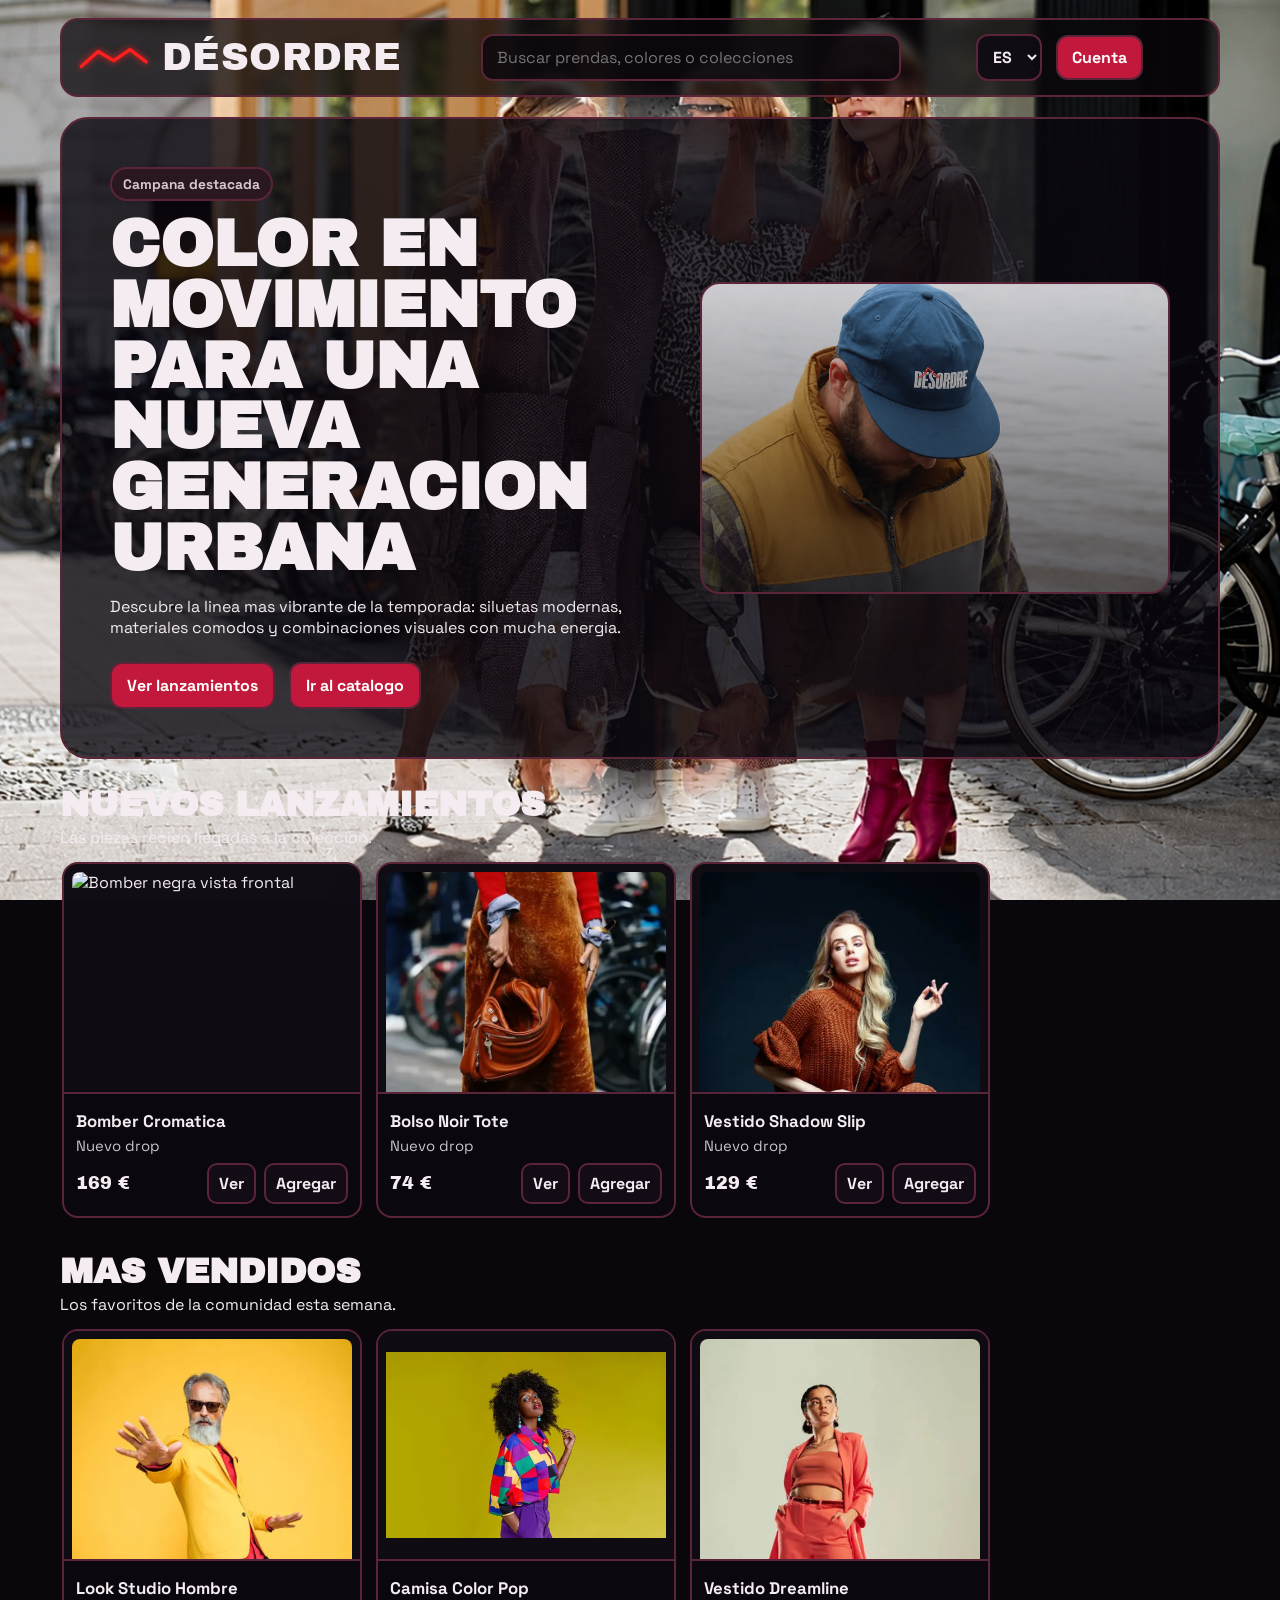
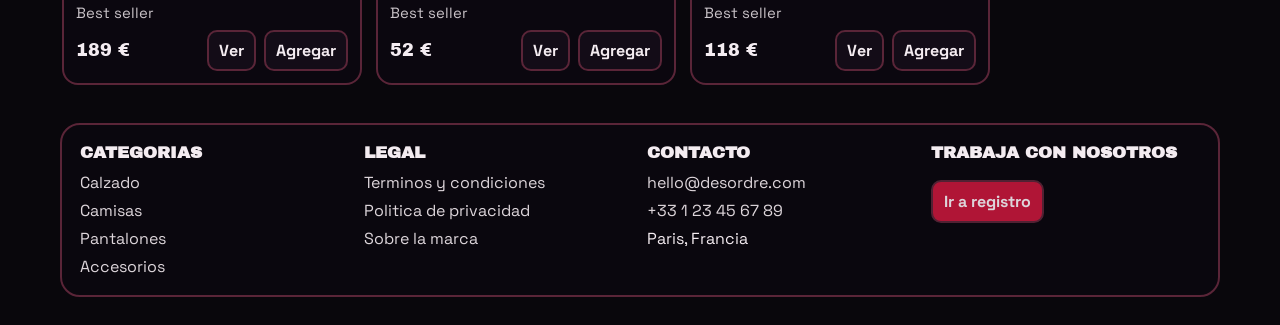
==== index.html @ 0cfcb894 "ropa francesa" ====
<!doctype html>
<html lang="es">
  <head>
    <meta charset="UTF-8" />
    <meta name="viewport" content="width=device-width, initial-scale=1.0" />
    <title>Désordre | Home</title>
    <meta
      name="description"
      content="Home de ecommerce para marca de ropa moderna y visual."
    />
    <link rel="preconnect" href="https://fonts.googleapis.com" />
    <link rel="preconnect" href="https://fonts.gstatic.com" crossorigin />
    <link
      href="https://fonts.googleapis.com/css2?family=Archivo+Black&family=Space+Grotesk:wght@400;500;600;700&display=swap"
      rel="stylesheet"
    />
    <link rel="stylesheet" href="style.css" />
  </head>
  <body>
    <div class="bg-layer" aria-hidden="true"></div>

    <header class="site-header">
      <nav class="navbar" aria-label="Principal">
        <a class="logo" href="#" aria-label="Inicio">
          <span class="logo-symbol" aria-hidden="true">
            <svg viewBox="0 0 120 48" role="img" aria-label="Trazo neon del logo">
              <path d="M8 37 L34 14 L58 28 L83 11 L108 30" />
            </svg>
          </span>
          <span class="logo-text">Désordre</span>
        </a>

        <form class="search-wrap" role="search" aria-label="Buscar productos">
          <label for="search-input" class="sr-only" data-i18n="nav.searchLabel">Buscar producto</label>
          <input
            id="search-input"
            name="search"
            type="search"
            placeholder="Buscar prendas, colores o colecciones"
            data-i18n-placeholder="nav.searchPlaceholder"
            autocomplete="off"
          />
        </form>

        <div class="language-wrap">
          <label for="language-select" class="sr-only" data-i18n="nav.languageLabel">Idioma</label>
          <select id="language-select" class="language-select" aria-label="Seleccionar idioma">
            <option value="es">ES</option>
            <option value="en">EN</option>
            <option value="fr">FR</option>
          </select>
        </div>

        <div class="account-menu">
          <button id="account-btn" class="account-btn" type="button" aria-expanded="false" aria-controls="account-dropdown" data-i18n="nav.accountBtn">
            Cuenta
          </button>
          <ul id="account-dropdown" class="account-dropdown" role="menu" hidden>
            <li role="none"><a role="menuitem" href="#" data-i18n="nav.accountProfile">Mi perfil</a></li>
            <li role="none"><a role="menuitem" href="#" data-i18n="nav.accountOrders">Pedidos</a></li>
            <li role="none"><a role="menuitem" href="#" data-i18n="nav.accountFavorites">Favoritos</a></li>
            <li role="none"><a role="menuitem" href="cart.html" data-i18n="nav.accountCart">Carrito</a></li>
            <li role="none"><a role="menuitem" href="#" data-i18n="nav.accountLogout">Cerrar sesion</a></li>
          </ul>
        </div>
      </nav>
    </header>

    <main>
      <section class="hero" aria-labelledby="hero-title">
        <div class="hero-copy">
          <p class="badge" data-i18n="hero.badge">Campana destacada</p>
          <h1 id="hero-title" data-i18n="hero.title">Color en movimiento para una nueva generacion urbana</h1>
          <p data-i18n="hero.copy">
            Descubre la linea mas vibrante de la temporada: siluetas modernas,
            materiales comodos y combinaciones visuales con mucha energia.
          </p>
          <a class="cta" href="#new-launches" data-i18n="hero.cta">Ver lanzamientos</a>
          <a class="cta" href="catalog.html" data-i18n="hero.catalogCta">Ir al catalogo</a>
        </div>
        <div class="hero-art" aria-hidden="true">
          <div class="shape shape-a"></div>
          <div class="shape shape-b"></div>
          <div class="shape shape-c"></div>
        </div>
      </section>

      <section class="product-section" id="new-launches" aria-labelledby="new-title">
        <header class="section-head">
          <h2 id="new-title" data-i18n="sections.newTitle">Nuevos lanzamientos</h2>
          <p data-i18n="sections.newDesc">Las piezas recien llegadas a la coleccion.</p>
        </header>
        <ul id="new-list" class="product-track" aria-live="polite"></ul>
      </section>

      <section class="product-section" id="best-sellers" aria-labelledby="best-title">
        <header class="section-head">
          <h2 id="best-title" data-i18n="sections.bestTitle">Mas vendidos</h2>
          <p data-i18n="sections.bestDesc">Los favoritos de la comunidad esta semana.</p>
        </header>
        <ul id="best-list" class="product-track" aria-live="polite"></ul>
      </section>
    </main>

    <footer class="site-footer" aria-label="Pie de pagina">
      <section class="footer-col" aria-labelledby="footer-categories">
        <h2 id="footer-categories" data-i18n="footer.categoriesTitle">Categorias</h2>
        <ul>
          <li><a href="#" data-i18n="footer.catShoes">Calzado</a></li>
          <li><a href="#" data-i18n="footer.catShirts">Camisas</a></li>
          <li><a href="#" data-i18n="footer.catPants">Pantalones</a></li>
          <li><a href="#" data-i18n="footer.catAccessories">Accesorios</a></li>
        </ul>
      </section>

      <section class="footer-col" aria-labelledby="footer-legal">
        <h2 id="footer-legal" data-i18n="footer.legalTitle">Legal</h2>
        <ul>
          <li><a href="#" data-i18n="footer.terms">Terminos y condiciones</a></li>
          <li><a href="#" data-i18n="footer.privacy">Politica de privacidad</a></li>
          <li><a href="#" data-i18n="footer.about">Sobre la marca</a></li>
        </ul>
      </section>

      <section class="footer-col" aria-labelledby="footer-contact">
        <h2 id="footer-contact" data-i18n="footer.contactTitle">Contacto</h2>
        <ul>
          <li><a href="mailto:hello@desordre.com">hello@desordre.com</a></li>
          <li><a href="tel:+33123456789">+33 1 23 45 67 89</a></li>
          <li data-i18n="footer.location">Paris, Francia</li>
        </ul>
      </section>

      <section class="footer-col footer-col-work" aria-labelledby="footer-work">
        <h2 id="footer-work" data-i18n="footer.workTitle">Trabaja con nosotros</h2>
        <a class="work-link" href="register.html" target="_blank" rel="noopener noreferrer" data-i18n="footer.workCta">
          Ir a registro
        </a>
      </section>
    </footer>

    <div id="product-modal" class="product-modal" role="dialog" aria-modal="true" aria-labelledby="product-modal-title" hidden>
      <div class="product-modal-dialog">
        <button id="product-modal-close" class="product-modal-close" type="button" data-i18n="modal.close">Cerrar</button>
        <h2 id="product-modal-title" class="product-modal-title"></h2>
        <div class="product-modal-image-wrap">
          <img id="product-modal-image" src="" alt="" />
        </div>
      </div>
    </div>

    <script src="script.js"></script>
  </body>
</html>
---- style.css ----
:root {
  --ink: #f4ecf1;
  --line: #5a2538;
  --surface: rgba(12, 8, 14, 0.84);
  --accent-crimson: #c2183b;
  --accent-wine: #751428;
  --accent-bone: #d8c8d1;
  --accent-steel: #6e7788;
  --shadow: 0 16px 32px rgba(0, 0, 0, 0.45);
}

* {
  box-sizing: border-box;
}

body {
  margin: 0;
  min-height: 100vh;
  font-family: "Space Grotesk", sans-serif;
  color: var(--ink);
  background: #09070c;
  overflow-x: hidden;
}

.bg-layer {
  position: fixed;
  inset: 0;
  z-index: -1;
  background:
    linear-gradient(180deg, rgba(8, 5, 10, 0.7) 0%, rgba(8, 5, 10, 0.76) 100%),
    radial-gradient(circle at 20% 12%, rgba(194, 24, 59, 0.35), transparent 42%),
    radial-gradient(circle at 78% 80%, rgba(110, 119, 136, 0.28), transparent 44%),
    linear-gradient(180deg, #130d17 0%, #0b0910 100%);
}

.bg-layer::before,
.bg-layer::after {
  content: "";
  position: absolute;
  inset: 0;
  background: url("invertidas.png") center center / cover no-repeat;
  pointer-events: none;
}

.bg-layer::before {
  transform: rotate(180deg);
  transform-origin: center;
}

.bg-layer::after {
  opacity: 0.92;
  -webkit-mask-image: radial-gradient(
    ellipse 30% 54% at 50% 50%,
    rgba(0, 0, 0, 0.96) 62%,
    rgba(0, 0, 0, 0) 76%
  );
  mask-image: radial-gradient(
    ellipse 30% 54% at 50% 50%,
    rgba(0, 0, 0, 0.96) 62%,
    rgba(0, 0, 0, 0) 76%
  );
}

.site-header,
main,
.site-footer {
  width: min(1160px, 94vw);
  margin: 0 auto;
}

.navbar {
  margin-top: 18px;
  padding: 14px;
  border: 2px solid var(--line);
  border-radius: 18px;
  background: rgba(10, 7, 12, 0.74);
  backdrop-filter: blur(5px);
  display: grid;
  grid-template-columns: auto minmax(220px, 0.7fr) auto auto;
  align-items: center;
  gap: 14px;
}

.logo {
  display: inline-flex;
  align-items: center;
  gap: 8px;
  text-decoration: none;
  color: var(--ink);
}

.logo-symbol {
  width: 78px;
  height: 38px;
  display: inline-flex;
  align-items: center;
}

.logo-symbol svg {
  width: 100%;
  height: 100%;
}

.logo-symbol path {
  fill: none;
  stroke: #ff1f1f;
  stroke-width: 5;
  stroke-linecap: round;
  stroke-linejoin: round;
  filter: drop-shadow(0 0 5px rgba(255, 31, 31, 0.95));
}

.logo-text {
  font-family: "Archivo Black", sans-serif;
  font-size: clamp(1.75rem, 3vw, 2.55rem);
  line-height: 1;
  color: var(--ink);
  letter-spacing: 0.01em;
  text-transform: uppercase;
}

.search-wrap {
  width: 100%;
  max-width: 420px;
  justify-self: end;
}

.search-wrap input {
  width: 100%;
  border: 2px solid var(--line);
  border-radius: 12px;
  font: inherit;
  color: var(--ink);
  padding: 11px 14px;
  background: var(--surface);
}

.search-wrap input:focus-visible,
.language-select:focus-visible,
.account-btn:focus-visible,
.cta:focus-visible,
.card-btn:focus-visible,
.product-modal-close:focus-visible,
.work-submit:focus-visible,
.work-link:focus-visible,
.card-image-gallery:focus-visible {
  outline: 3px solid rgba(194, 24, 59, 0.42);
  outline-offset: 2px;
}

.language-wrap {
  justify-self: end;
}

.language-select {
  border: 2px solid var(--line);
  border-radius: 12px;
  padding: 10px 11px;
  font: inherit;
  font-weight: 700;
  color: var(--ink);
  background: rgba(14, 10, 18, 0.9);
  cursor: pointer;
}

.account-menu {
  position: relative;
}

.account-btn {
  border: 2px solid var(--line);
  border-radius: 12px;
  padding: 10px 14px;
  font: inherit;
  font-weight: 700;
  background: var(--accent-crimson);
  color: #fff;
  cursor: pointer;
}

.account-dropdown {
  list-style: none;
  margin: 8px 0 0;
  padding: 8px;
  position: absolute;
  right: 0;
  min-width: 190px;
  border: 2px solid var(--line);
  border-radius: 12px;
  background: rgba(14, 10, 18, 0.96);
  box-shadow: var(--shadow);
}

.account-dropdown a {
  display: block;
  padding: 8px 10px;
  text-decoration: none;
  color: var(--ink);
  font-weight: 600;
  border-radius: 8px;
}

.account-dropdown a:hover {
  background: #281720;
}

.hero {
  margin-top: 20px;
  border: 2px solid var(--line);
  border-radius: 28px;
  padding: clamp(20px, 5vw, 48px);
  background: rgba(11, 8, 15, 0.8);
  display: grid;
  grid-template-columns: 1.1fr 0.9fr;
  gap: 16px;
  align-items: center;
}

.badge {
  margin: 0;
  display: inline-block;
  padding: 6px 11px;
  border: 2px solid var(--line);
  border-radius: 999px;
  background: #2a1721;
  color: var(--accent-bone);
  font-size: 0.86rem;
  font-weight: 700;
}

.hero h1 {
  margin: 14px 0 10px;
  font-family: "Archivo Black", sans-serif;
  text-transform: uppercase;
  line-height: 0.95;
  font-size: clamp(2rem, 5vw, 4rem);
  max-width: 13ch;
}

.hero-copy p {
  max-width: 56ch;
}

.cta {
  display: inline-flex;
  margin-top: 8px;
  border: 2px solid var(--line);
  border-radius: 12px;
  padding: 11px 15px;
  text-decoration: none;
  font-weight: 700;
  color: #fff;
  background: var(--accent-crimson);
}

.hero-copy .cta + .cta {
  margin-left: 10px;
}

.hero-art {
  min-height: 0;
  aspect-ratio: 1537 / 1023;
  position: relative;
  border: 2px solid var(--line);
  border-radius: 20px;
  background:
    linear-gradient(180deg, rgba(10, 8, 14, 0.16), rgba(10, 8, 14, 0.62)),
    url("gorra desordre.png") center center / cover no-repeat;
  overflow: hidden;
}

.shape {
  display: none;
}

.shape-a {
  width: 220px;
  height: 220px;
  background: rgba(194, 24, 59, 0.78);
  top: -30px;
  right: -35px;
}

.shape-b {
  width: 180px;
  height: 180px;
  background: rgba(117, 20, 40, 0.82);
  bottom: -40px;
  left: -30px;
  animation-delay: 0.6s;
}

.shape-c {
  width: 120px;
  height: 120px;
  background: rgba(110, 119, 136, 0.78);
  top: 50%;
  left: 45%;
  transform: translate(-50%, -50%);
  animation-delay: 0.3s;
}

.product-section {
  margin-top: 26px;
}

.section-head h2 {
  margin: 0;
  font-family: "Archivo Black", sans-serif;
  text-transform: uppercase;
  font-size: clamp(1.5rem, 3.5vw, 2.2rem);
}

.section-head p {
  margin: 4px 0 0;
}

.product-track {
  list-style: none;
  margin: 14px 0 0;
  padding: 0 2px 8px;
  display: grid;
  grid-auto-flow: column;
  grid-auto-columns: minmax(220px, 300px);
  gap: 14px;
  overflow-x: auto;
  scroll-snap-type: x mandatory;
}

.product-track::-webkit-scrollbar {
  height: 11px;
}

.product-track::-webkit-scrollbar-thumb {
  background: #512f3e;
  border-radius: 999px;
}

.product-card {
  scroll-snap-align: start;
  border: 2px solid var(--line);
  border-radius: 16px;
  overflow: hidden;
  background: rgba(12, 8, 16, 0.88);
}

.card-image {
  height: 150px;
  border-bottom: 2px solid var(--line);
}

.card-image-gallery {
  height: 230px;
  background: rgba(16, 11, 20, 0.92);
  overflow: hidden;
  position: relative;
  display: grid;
  place-items: center;
  padding: 8px;
}

.card-image-gallery img {
  width: 100%;
  height: 100%;
  object-fit: contain;
  display: block;
  border-radius: 8px;
}

.card-image-gallery + .card-body {
  padding-top: 16px;
}

.card-body {
  padding: 12px;
}

.card-body h3 {
  margin: 0;
  font-size: 1.05rem;
}

.card-meta {
  margin: 4px 0 8px;
  font-size: 0.93rem;
  opacity: 0.82;
}

.card-row {
  display: flex;
  align-items: center;
  justify-content: space-between;
  gap: 8px;
}

.card-actions {
  display: flex;
  gap: 8px;
  flex-wrap: wrap;
  justify-content: flex-end;
}

.price {
  font-family: "Archivo Black", sans-serif;
  font-size: 1.1rem;
}

.card-btn {
  border: 2px solid var(--line);
  border-radius: 10px;
  padding: 8px 10px;
  background: rgba(20, 13, 24, 0.95);
  color: var(--ink);
  font: inherit;
  font-weight: 700;
  cursor: pointer;
}

.empty-search {
  margin: 8px 0 0;
  border: 2px dashed var(--line);
  border-radius: 12px;
  padding: 12px;
  background: rgba(15, 10, 20, 0.72);
}

.site-footer {
  margin-top: 30px;
  margin-bottom: 28px;
  padding: 18px;
  border: 2px solid var(--line);
  border-radius: 20px;
  background: rgba(11, 8, 15, 0.82);
  display: grid;
  grid-template-columns: repeat(4, minmax(0, 1fr));
  gap: 14px;
}

.footer-col h2 {
  margin: 0 0 10px;
  font-family: "Archivo Black", sans-serif;
  text-transform: uppercase;
  font-size: 1.05rem;
}

.footer-col ul {
  list-style: none;
  margin: 0;
  padding: 0;
  display: grid;
  gap: 7px;
}

.footer-col a {
  color: var(--ink);
  text-decoration: none;
  opacity: 0.9;
}

.footer-col a:hover {
  color: var(--accent-bone);
  text-decoration: underline;
}

.footer-col-work {
  display: grid;
  align-content: start;
  gap: 8px;
}

.work-link {
  display: inline-flex;
  align-items: center;
  justify-content: center;
  border: 2px solid var(--line);
  border-radius: 10px;
  padding: 9px 11px;
  background: var(--accent-crimson);
  color: #fff;
  font: inherit;
  font-weight: 700;
  text-decoration: none;
  width: fit-content;
}

.work-submit {
  margin-top: 4px;
  border: 2px solid var(--line);
  border-radius: 10px;
  padding: 9px 11px;
  background: var(--accent-crimson);
  color: #fff;
  font: inherit;
  font-weight: 700;
  cursor: pointer;
}

.register-shell {
  width: min(760px, 94vw);
  margin: 24px auto 28px;
  border: 2px solid var(--line);
  border-radius: 20px;
  padding: clamp(16px, 4vw, 24px);
  background: rgba(11, 8, 15, 0.85);
}

.register-shell h1 {
  margin: 0;
  font-family: "Archivo Black", sans-serif;
  text-transform: uppercase;
  font-size: clamp(1.6rem, 4vw, 2.4rem);
}

.register-shell p {
  margin: 8px 0 14px;
  opacity: 0.9;
}

.work-form {
  display: grid;
  gap: 10px;
}

.work-form label {
  font-size: 0.9rem;
  font-weight: 700;
}

.work-form input,
.work-form textarea {
  width: 100%;
  border: 2px solid var(--line);
  border-radius: 10px;
  background: rgba(15, 10, 20, 0.9);
  color: var(--ink);
  font: inherit;
  padding: 10px 11px;
}

.work-form textarea {
  resize: vertical;
  min-height: 96px;
}

.product-modal {
  position: fixed;
  inset: 0;
  z-index: 40;
  background: rgba(7, 5, 11, 0.74);
  backdrop-filter: blur(4px);
  display: grid;
  place-items: center;
  padding: 18px;
}

.product-modal[hidden] {
  display: none;
}

.product-modal-dialog {
  width: min(920px, 94vw);
  max-height: 92vh;
  border: 2px solid var(--line);
  border-radius: 18px;
  background: rgba(12, 9, 16, 0.98);
  box-shadow: var(--shadow);
  padding: 14px;
  display: grid;
  gap: 10px;
}

.product-modal-title {
  margin: 0;
  font-family: "Archivo Black", sans-serif;
  text-transform: uppercase;
  font-size: clamp(1.2rem, 2.8vw, 1.8rem);
}

.product-modal-image-wrap {
  height: min(72vh, 620px);
  border: 2px solid var(--line);
  border-radius: 12px;
  background: rgba(17, 12, 22, 0.94);
  padding: 10px;
}

.product-modal-image-wrap img {
  width: 100%;
  height: 100%;
  object-fit: contain;
  display: block;
}

.product-modal-close {
  justify-self: end;
  border: 2px solid var(--line);
  border-radius: 10px;
  padding: 8px 12px;
  background: rgba(20, 13, 24, 0.95);
  color: var(--ink);
  font: inherit;
  font-weight: 700;
  cursor: pointer;
}

.product-modal-nav {
  display: flex;
  align-items: center;
  justify-content: space-between;
  gap: 10px;
}

.product-modal-hint {
  margin: 0;
  opacity: 0.86;
  text-align: center;
  font-size: 0.9rem;
}

.catalog-main {
  margin-top: 20px;
  border: 2px solid var(--line);
  border-radius: 24px;
  padding: clamp(16px, 4vw, 24px);
  background: rgba(11, 8, 15, 0.82);
}

.catalog-head h1 {
  margin: 0;
  font-family: "Archivo Black", sans-serif;
  text-transform: uppercase;
  font-size: clamp(1.8rem, 4vw, 2.8rem);
}

.catalog-head p {
  margin: 6px 0 0;
  opacity: 0.9;
}

.filter-bar {
  margin-top: 16px;
  display: grid;
  grid-template-columns: repeat(2, minmax(0, 1fr));
  gap: 12px;
  padding: 12px;
  border: 2px solid var(--line);
  border-radius: 14px;
  background: rgba(14, 10, 18, 0.86);
}

.filter-field {
  display: grid;
  gap: 7px;
}

.filter-field label {
  font-size: 0.9rem;
  font-weight: 700;
}

.filter-field select {
  border: 2px solid var(--line);
  border-radius: 10px;
  background: rgba(12, 8, 16, 0.9);
  color: var(--ink);
  font: inherit;
  padding: 9px 10px;
}

.catalog-grid {
  list-style: none;
  margin: 16px 0 0;
  padding: 0;
  display: grid;
  grid-template-columns: repeat(4, minmax(0, 1fr));
  gap: 14px;
}

.catalog-card {
  border: 2px solid var(--line);
  border-radius: 14px;
  overflow: hidden;
  background: rgba(12, 8, 16, 0.9);
  min-height: 100%;
}

.catalog-image {
  height: 180px;
  border-bottom: 2px solid var(--line);
  padding: 8px;
  background: rgba(16, 11, 20, 0.9);
}

.catalog-image img {
  width: 100%;
  height: 100%;
  object-fit: contain;
  display: block;
  cursor: zoom-in;
}

.catalog-body {
  padding: 10px;
}

.catalog-body h3 {
  margin: 0;
  font-size: 1rem;
}

.catalog-meta {
  margin: 4px 0 8px;
  font-size: 0.84rem;
  opacity: 0.86;
}

.catalog-price {
  margin: 0;
  font-family: "Archivo Black", sans-serif;
  font-size: 1rem;
}

.catalog-empty {
  grid-column: 1 / -1;
  border: 2px dashed var(--line);
  border-radius: 12px;
  padding: 14px;
  background: rgba(15, 10, 20, 0.72);
}

.product-main,
.cart-main,
.checkout-main {
  margin-top: 20px;
  border: 2px solid var(--line);
  border-radius: 24px;
  padding: clamp(16px, 4vw, 24px);
  background: rgba(11, 8, 15, 0.82);
}

.product-layout {
  display: grid;
  grid-template-columns: 1fr 1fr;
  gap: 16px;
}

.product-visual {
  border: 2px solid var(--line);
  border-radius: 16px;
  background: rgba(16, 11, 20, 0.9);
  padding: 10px;
  min-height: 420px;
}

.product-visual img {
  width: 100%;
  height: 100%;
  object-fit: contain;
  display: block;
}

.product-info {
  border: 2px solid var(--line);
  border-radius: 16px;
  padding: 14px;
  background: rgba(12, 8, 16, 0.9);
  display: grid;
  align-content: start;
  gap: 9px;
}

.product-info h1 {
  margin: 0;
  font-family: "Archivo Black", sans-serif;
  text-transform: uppercase;
}

.product-price {
  margin: 4px 0;
  font-family: "Archivo Black", sans-serif;
  font-size: 1.4rem;
}

.product-label {
  font-weight: 700;
  font-size: 0.92rem;
}

.product-qty {
  width: 120px;
}

.product-detail {
  margin-top: 16px;
  border: 2px solid var(--line);
  border-radius: 14px;
  padding: 12px;
  background: rgba(12, 8, 16, 0.9);
}

.product-detail h2 {
  margin: 0 0 10px;
  font-family: "Archivo Black", sans-serif;
  text-transform: uppercase;
  font-size: 1.2rem;
}

.cart-main h1,
.checkout-main h1 {
  margin: 0;
  font-family: "Archivo Black", sans-serif;
  text-transform: uppercase;
}

.cart-layout {
  margin-top: 14px;
  display: grid;
  grid-template-columns: 1.3fr 0.7fr;
  gap: 14px;
}

.cart-list {
  list-style: none;
  margin: 0;
  padding: 0;
  display: grid;
  gap: 10px;
}

.cart-item {
  border: 2px solid var(--line);
  border-radius: 14px;
  background: rgba(12, 8, 16, 0.9);
  padding: 10px;
  display: grid;
  grid-template-columns: 110px 1fr;
  gap: 10px;
}

.cart-thumb {
  width: 100%;
  height: 110px;
  object-fit: cover;
  border-radius: 10px;
  border: 2px solid var(--line);
}

.cart-item-copy h3 {
  margin: 0 0 6px;
}

.cart-item-copy p {
  margin: 4px 0;
}

.cart-summary {
  border: 2px solid var(--line);
  border-radius: 14px;
  background: rgba(12, 8, 16, 0.9);
  padding: 12px;
  height: fit-content;
  display: grid;
  gap: 8px;
}

.cart-summary h2 {
  margin: 0;
  font-family: "Archivo Black", sans-serif;
  text-transform: uppercase;
  font-size: 1.2rem;
}

.cart-summary p {
  margin: 0;
  display: flex;
  justify-content: space-between;
  gap: 10px;
}

.cart-total {
  padding-top: 8px;
  border-top: 2px solid var(--line);
}

.checkout-steps {
  margin: 14px 0 0;
  padding: 0;
  list-style: none;
  display: grid;
  gap: 8px;
}

.checkout-steps li {
  border: 2px solid var(--line);
  border-radius: 10px;
  padding: 8px 10px;
  background: rgba(12, 8, 16, 0.9);
}

.checkout-steps li.is-active {
  background: rgba(194, 24, 59, 0.22);
}

.checkout-form {
  margin-top: 14px;
  border: 2px solid var(--line);
  border-radius: 14px;
  background: rgba(12, 8, 16, 0.9);
  padding: 12px;
}

.checkout-panel {
  display: grid;
  gap: 8px;
}

.checkout-panel label {
  font-size: 0.9rem;
  font-weight: 700;
}

.checkout-panel input {
  width: 100%;
  border: 2px solid var(--line);
  border-radius: 10px;
  background: rgba(15, 10, 20, 0.9);
  color: var(--ink);
  font: inherit;
  padding: 10px 11px;
}

.checkout-row {
  display: grid;
  grid-template-columns: 1fr 1fr;
  gap: 10px;
}

.checkout-actions {
  margin-top: 12px;
  display: flex;
  justify-content: space-between;
  gap: 10px;
}

.sr-only {
  position: absolute;
  width: 1px;
  height: 1px;
  padding: 0;
  margin: -1px;
  overflow: hidden;
  clip: rect(0, 0, 0, 0);
  white-space: nowrap;
  border: 0;
}

@keyframes drift {
  0%,
  100% {
    transform: translateY(0);
  }
  50% {
    transform: translateY(-10px);
  }
}

@media (max-width: 1024px) {
  .hero {
    grid-template-columns: 1fr;
  }

  .hero h1 {
    max-width: 100%;
  }

  .site-footer {
    grid-template-columns: repeat(2, minmax(0, 1fr));
  }

  .catalog-grid {
    grid-template-columns: repeat(3, minmax(0, 1fr));
  }
}

@media (max-width: 860px) {
  .navbar {
    grid-template-columns: 1fr;
    align-items: start;
  }

  .logo-symbol {
    width: 64px;
    height: 32px;
  }

  .account-menu {
    width: 100%;
  }

  .account-btn {
    width: 100%;
  }

  .account-dropdown {
    left: 0;
    right: auto;
    width: 100%;
  }

  .site-footer {
    grid-template-columns: 1fr;
  }

  .filter-bar {
    grid-template-columns: 1fr;
  }

  .catalog-grid {
    grid-template-columns: repeat(2, minmax(0, 1fr));
  }

  .product-layout,
  .cart-layout {
    grid-template-columns: 1fr;
  }
}

@media (max-width: 640px) {
  .hero {
    padding: 18px;
  }

  .hero-art {
    min-height: 0;
  }

  .product-track {
    grid-auto-columns: minmax(200px, 82vw);
  }

  .card-image-gallery {
    height: 210px;
  }

  .catalog-grid {
    grid-template-columns: 1fr;
  }

  .catalog-image {
    height: 220px;
  }

  .product-modal-image-wrap {
    height: min(66vh, 460px);
  }

  .product-modal-nav {
    flex-direction: column;
  }
}
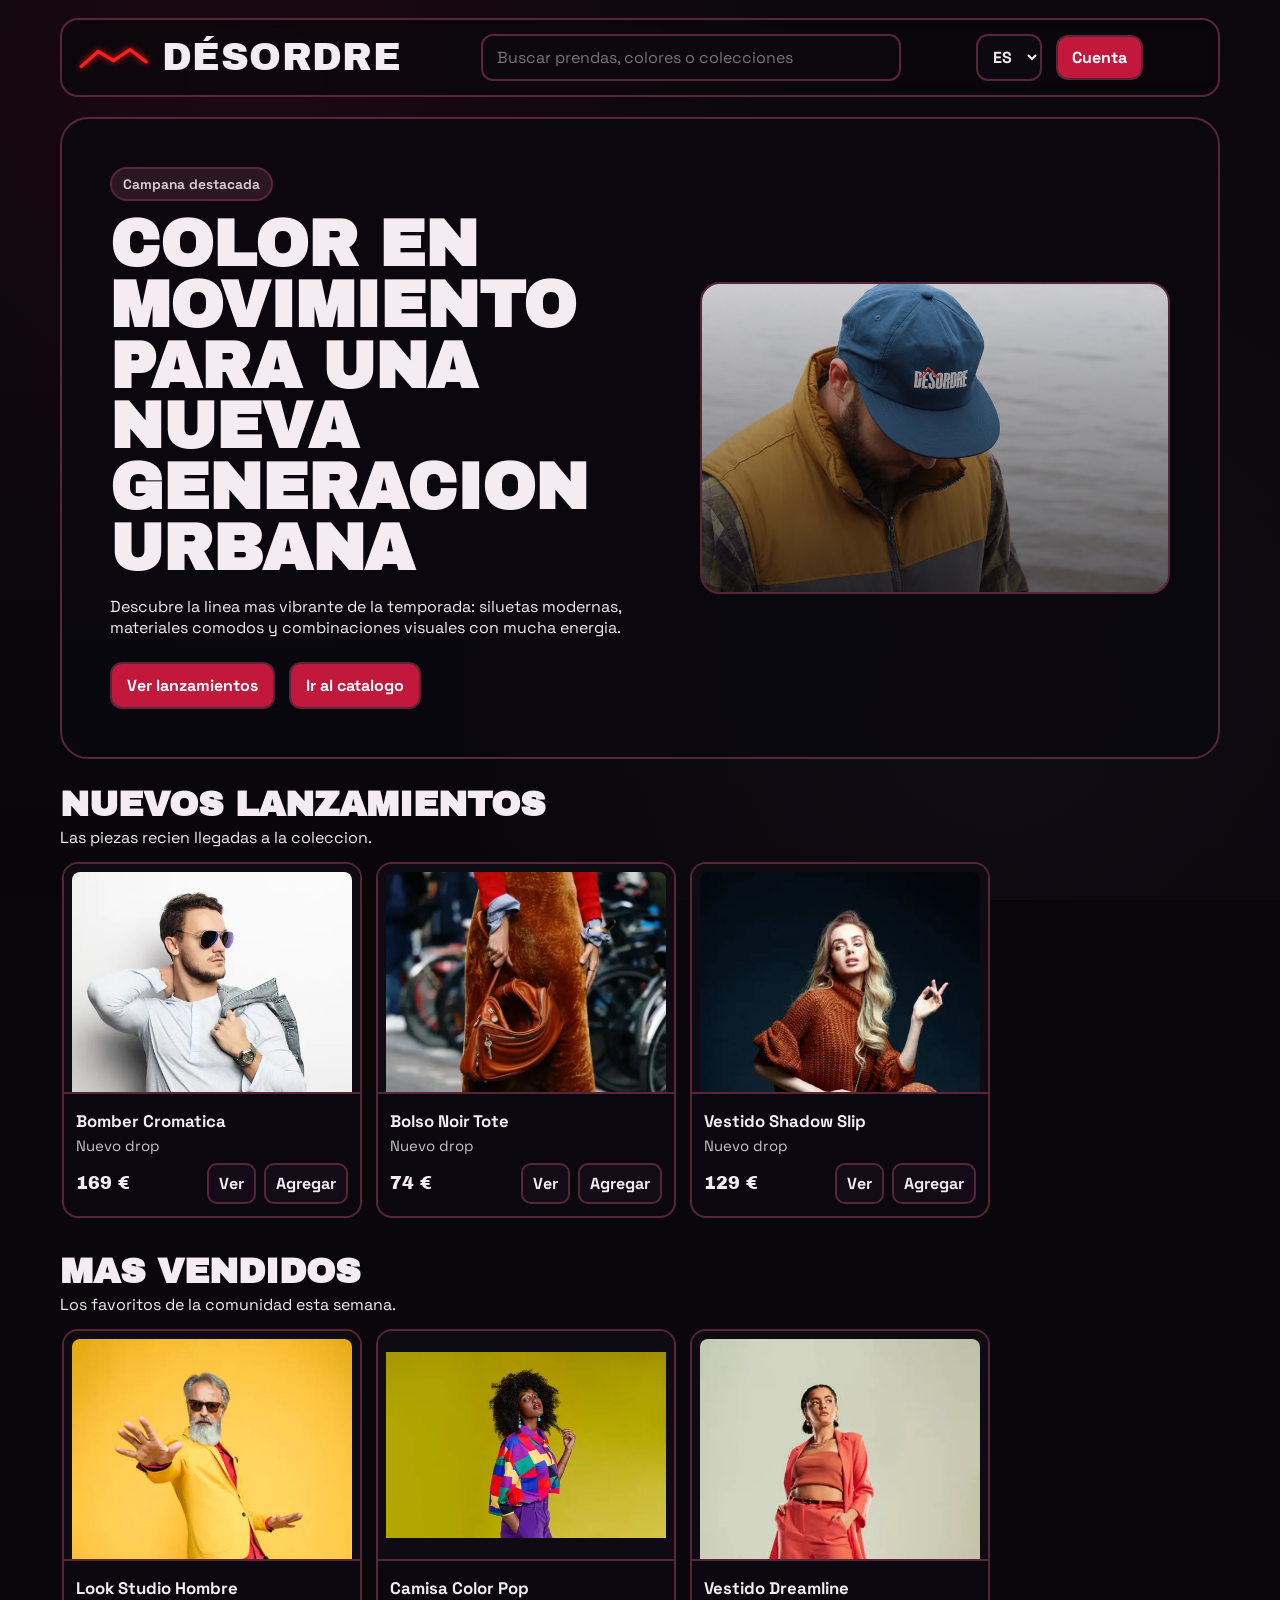
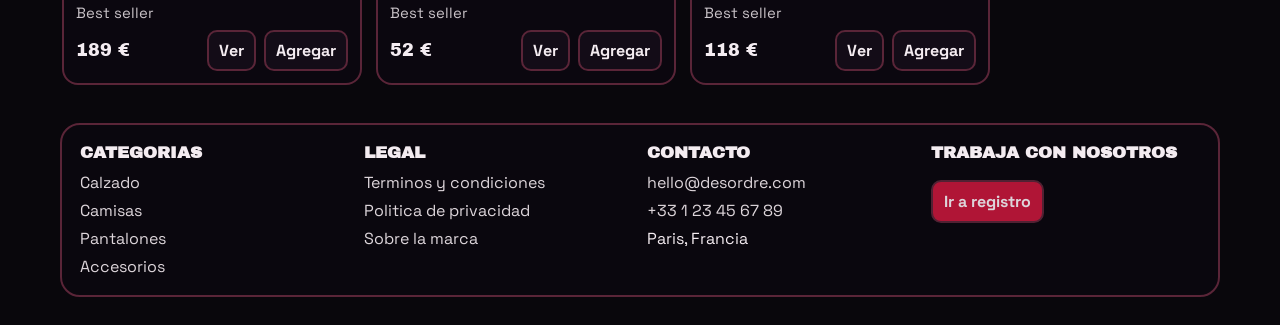
==== commit 0869c27a: "mejora de velocidad" ====
--- a/index.html
+++ b/index.html
@@ -3,6 +3,7 @@
   <head>
     <meta charset="UTF-8" />
     <meta name="viewport" content="width=device-width, initial-scale=1.0" />
+    <meta name="theme-color" content="#09070c" />
     <title>Désordre | Home</title>
     <meta
       name="description"
@@ -14,6 +15,8 @@
       href="https://fonts.googleapis.com/css2?family=Archivo+Black&family=Space+Grotesk:wght@400;500;600;700&display=swap"
       rel="stylesheet"
     />
+    <link rel="preload" as="image" href="assets/images/gorra desordre.png" fetchpriority="high" />
+    <link rel="preload" as="image" href="assets/images/invertidas.png" />
     <link rel="stylesheet" href="style.css" />
   </head>
   <body>
@@ -144,11 +147,11 @@
         <button id="product-modal-close" class="product-modal-close" type="button" data-i18n="modal.close">Cerrar</button>
         <h2 id="product-modal-title" class="product-modal-title"></h2>
         <div class="product-modal-image-wrap">
-          <img id="product-modal-image" src="" alt="" />
+          <img id="product-modal-image" src="" alt="" width="1200" height="1500" decoding="async" />
         </div>
       </div>
     </div>
 
-    <script src="script.js"></script>
+    <script src="script.js" defer></script>
   </body>
 </html>
--- a/style.css
+++ b/style.css
@@ -22,6 +22,10 @@
   overflow-x: hidden;
 }
 
+img {
+  max-width: 100%;
+}
+
 .bg-layer {
   position: fixed;
   inset: 0;
@@ -38,7 +42,7 @@
   content: "";
   position: absolute;
   inset: 0;
-  background: url("invertidas.png") center center / cover no-repeat;
+  background: url("assets/images/invertidas.png") center center / cover no-repeat;
   pointer-events: none;
 }
 
@@ -265,7 +269,7 @@
   border-radius: 20px;
   background:
     linear-gradient(180deg, rgba(10, 8, 14, 0.16), rgba(10, 8, 14, 0.62)),
-    url("gorra desordre.png") center center / cover no-repeat;
+    url("assets/images/gorra desordre.png") center center / cover no-repeat;
   overflow: hidden;
 }
 
@@ -302,6 +306,8 @@
 
 .product-section {
   margin-top: 26px;
+  content-visibility: auto;
+  contain-intrinsic-size: 500px;
 }
 
 .section-head h2 {
@@ -434,6 +440,8 @@
   display: grid;
   grid-template-columns: repeat(4, minmax(0, 1fr));
   gap: 14px;
+  content-visibility: auto;
+  contain-intrinsic-size: 280px;
 }
 
 .footer-col h2 {
@@ -623,6 +631,8 @@
   border-radius: 24px;
   padding: clamp(16px, 4vw, 24px);
   background: rgba(11, 8, 15, 0.82);
+  content-visibility: auto;
+  contain-intrinsic-size: 900px;
 }
 
 .catalog-head h1 {
@@ -736,6 +746,8 @@
   border-radius: 24px;
   padding: clamp(16px, 4vw, 24px);
   background: rgba(11, 8, 15, 0.82);
+  content-visibility: auto;
+  contain-intrinsic-size: 900px;
 }
 
 .product-layout {
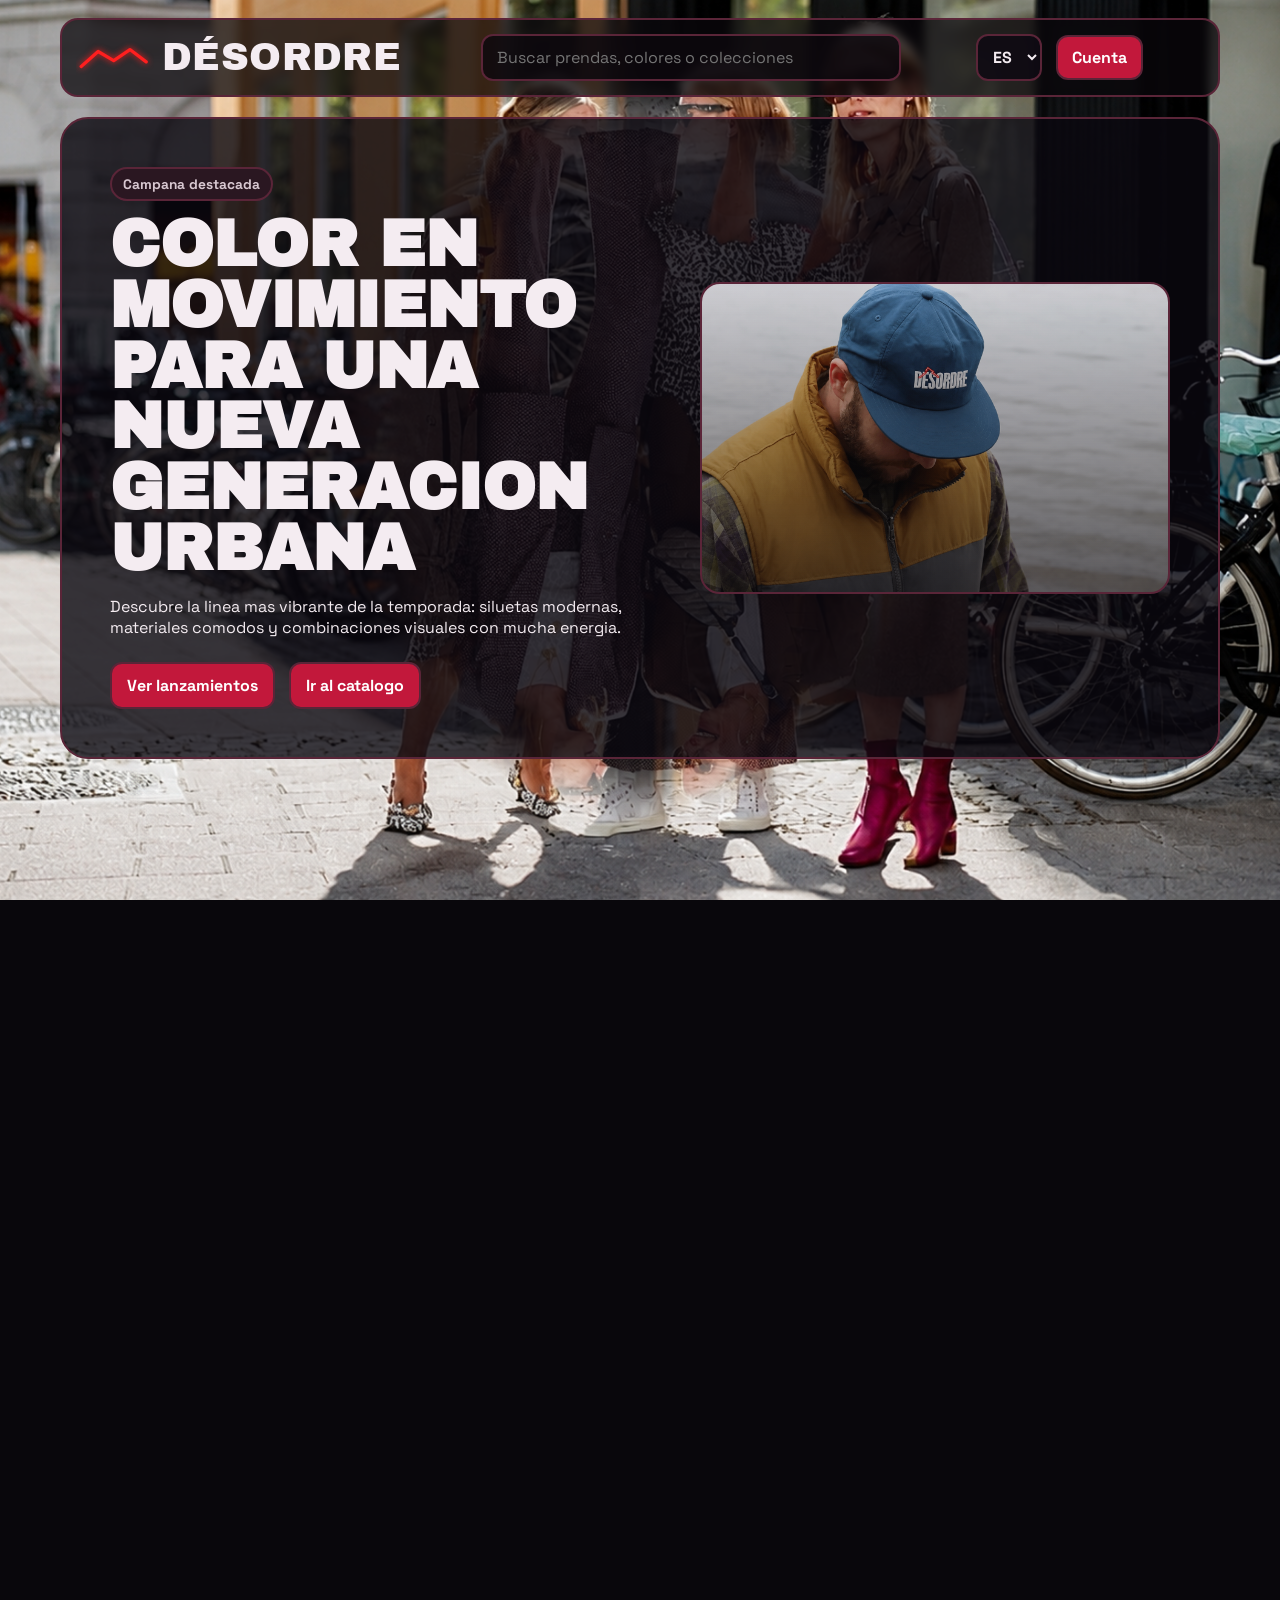
==== commit d7478904: "mejora de estructura para la velocidad" ====
--- a/index.html
+++ b/index.html
@@ -12,11 +12,10 @@
     <link rel="preconnect" href="https://fonts.googleapis.com" />
     <link rel="preconnect" href="https://fonts.gstatic.com" crossorigin />
     <link
-      href="https://fonts.googleapis.com/css2?family=Archivo+Black&family=Space+Grotesk:wght@400;500;600;700&display=swap"
+      href="https://fonts.googleapis.com/css2?family=Archivo+Black&family=Space+Grotesk:wght@400;600;700&display=swap"
       rel="stylesheet"
     />
     <link rel="preload" as="image" href="assets/images/gorra desordre.png" fetchpriority="high" />
-    <link rel="preload" as="image" href="assets/images/invertidas.png" />
     <link rel="stylesheet" href="style.css" />
   </head>
   <body>
--- a/style.css
+++ b/style.css
@@ -42,7 +42,7 @@
   content: "";
   position: absolute;
   inset: 0;
-  background: url("assets/images/invertidas.png") center center / cover no-repeat;
+  background: url("invertidas.png") center center / cover no-repeat;
   pointer-events: none;
 }
 
@@ -277,33 +277,6 @@
   display: none;
 }
 
-.shape-a {
-  width: 220px;
-  height: 220px;
-  background: rgba(194, 24, 59, 0.78);
-  top: -30px;
-  right: -35px;
-}
-
-.shape-b {
-  width: 180px;
-  height: 180px;
-  background: rgba(117, 20, 40, 0.82);
-  bottom: -40px;
-  left: -30px;
-  animation-delay: 0.6s;
-}
-
-.shape-c {
-  width: 120px;
-  height: 120px;
-  background: rgba(110, 119, 136, 0.78);
-  top: 50%;
-  left: 45%;
-  transform: translate(-50%, -50%);
-  animation-delay: 0.3s;
-}
-
 .product-section {
   margin-top: 26px;
   content-visibility: auto;
@@ -966,16 +939,6 @@
   border: 0;
 }
 
-@keyframes drift {
-  0%,
-  100% {
-    transform: translateY(0);
-  }
-  50% {
-    transform: translateY(-10px);
-  }
-}
-
 @media (max-width: 1024px) {
   .hero {
     grid-template-columns: 1fr;
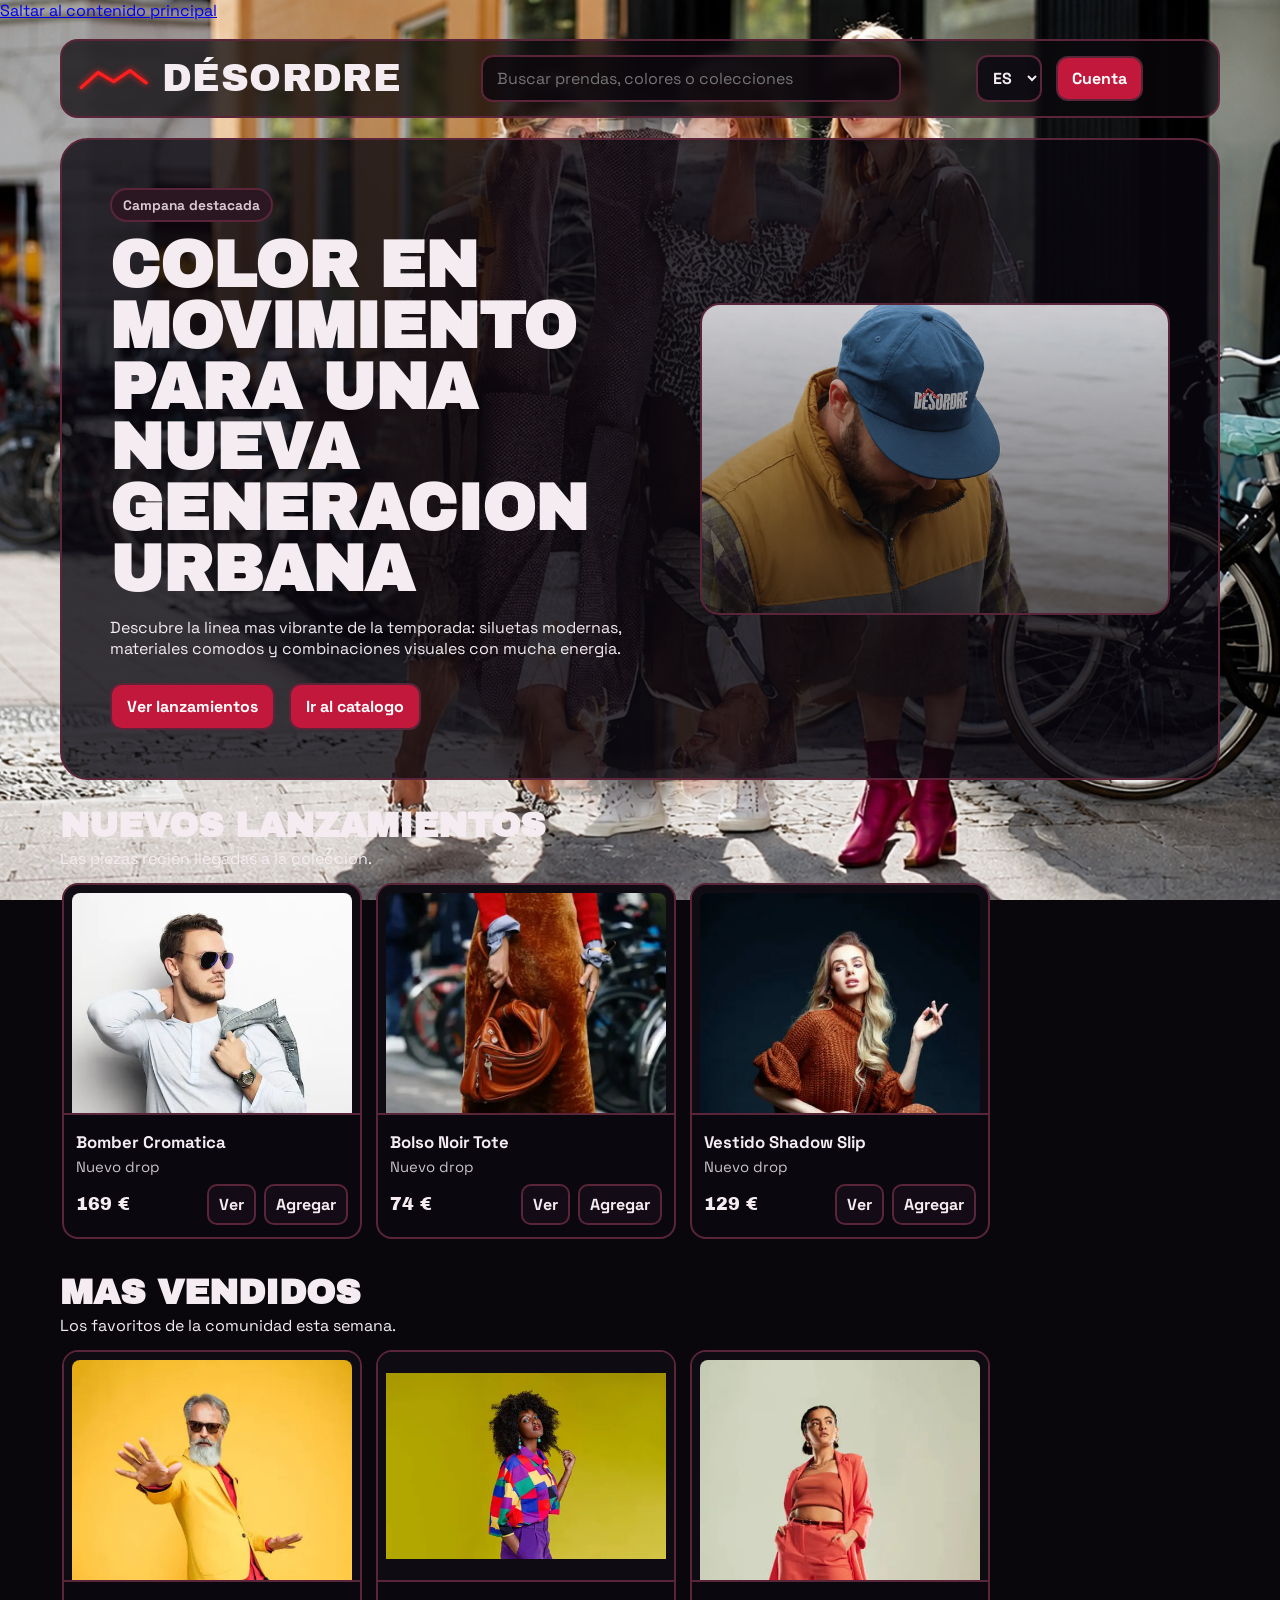
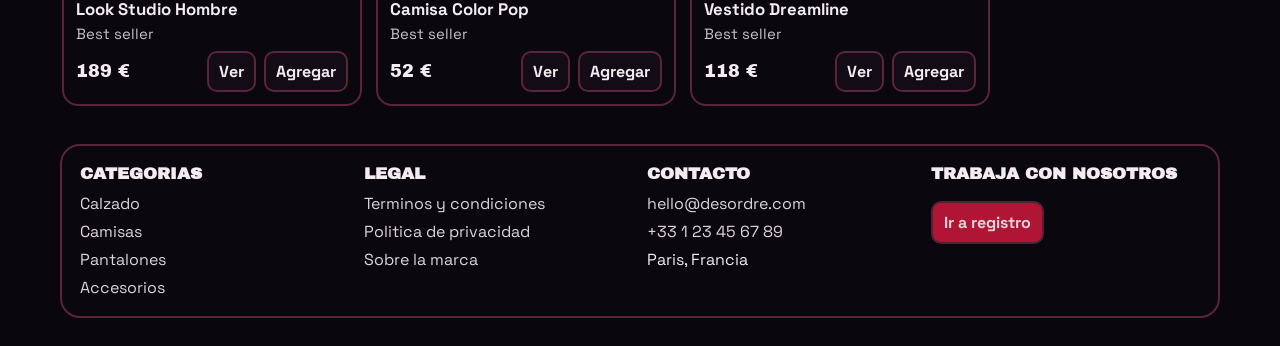
==== commit a89829bf: "Agregar skip link de accesibilidad en home" ====
--- a/index.html
+++ b/index.html
@@ -19,6 +19,7 @@
     <link rel="stylesheet" href="style.css" />
   </head>
   <body>
+    <a class="skip-link" href="#main-content">Saltar al contenido principal</a>
     <div class="bg-layer" aria-hidden="true"></div>
 
     <header class="site-header">
@@ -68,7 +69,7 @@
       </nav>
     </header>
 
-    <main>
+    <main id="main-content">
       <section class="hero" aria-labelledby="hero-title">
         <div class="hero-copy">
           <p class="badge" data-i18n="hero.badge">Campana destacada</p>
--- a/style.css
+++ b/style.css
@@ -623,7 +623,7 @@
 .filter-bar {
   margin-top: 16px;
   display: grid;
-  grid-template-columns: repeat(2, minmax(0, 1fr));
+  grid-template-columns: repeat(3, minmax(0, 1fr));
   gap: 12px;
   padding: 12px;
   border: 2px solid var(--line);
